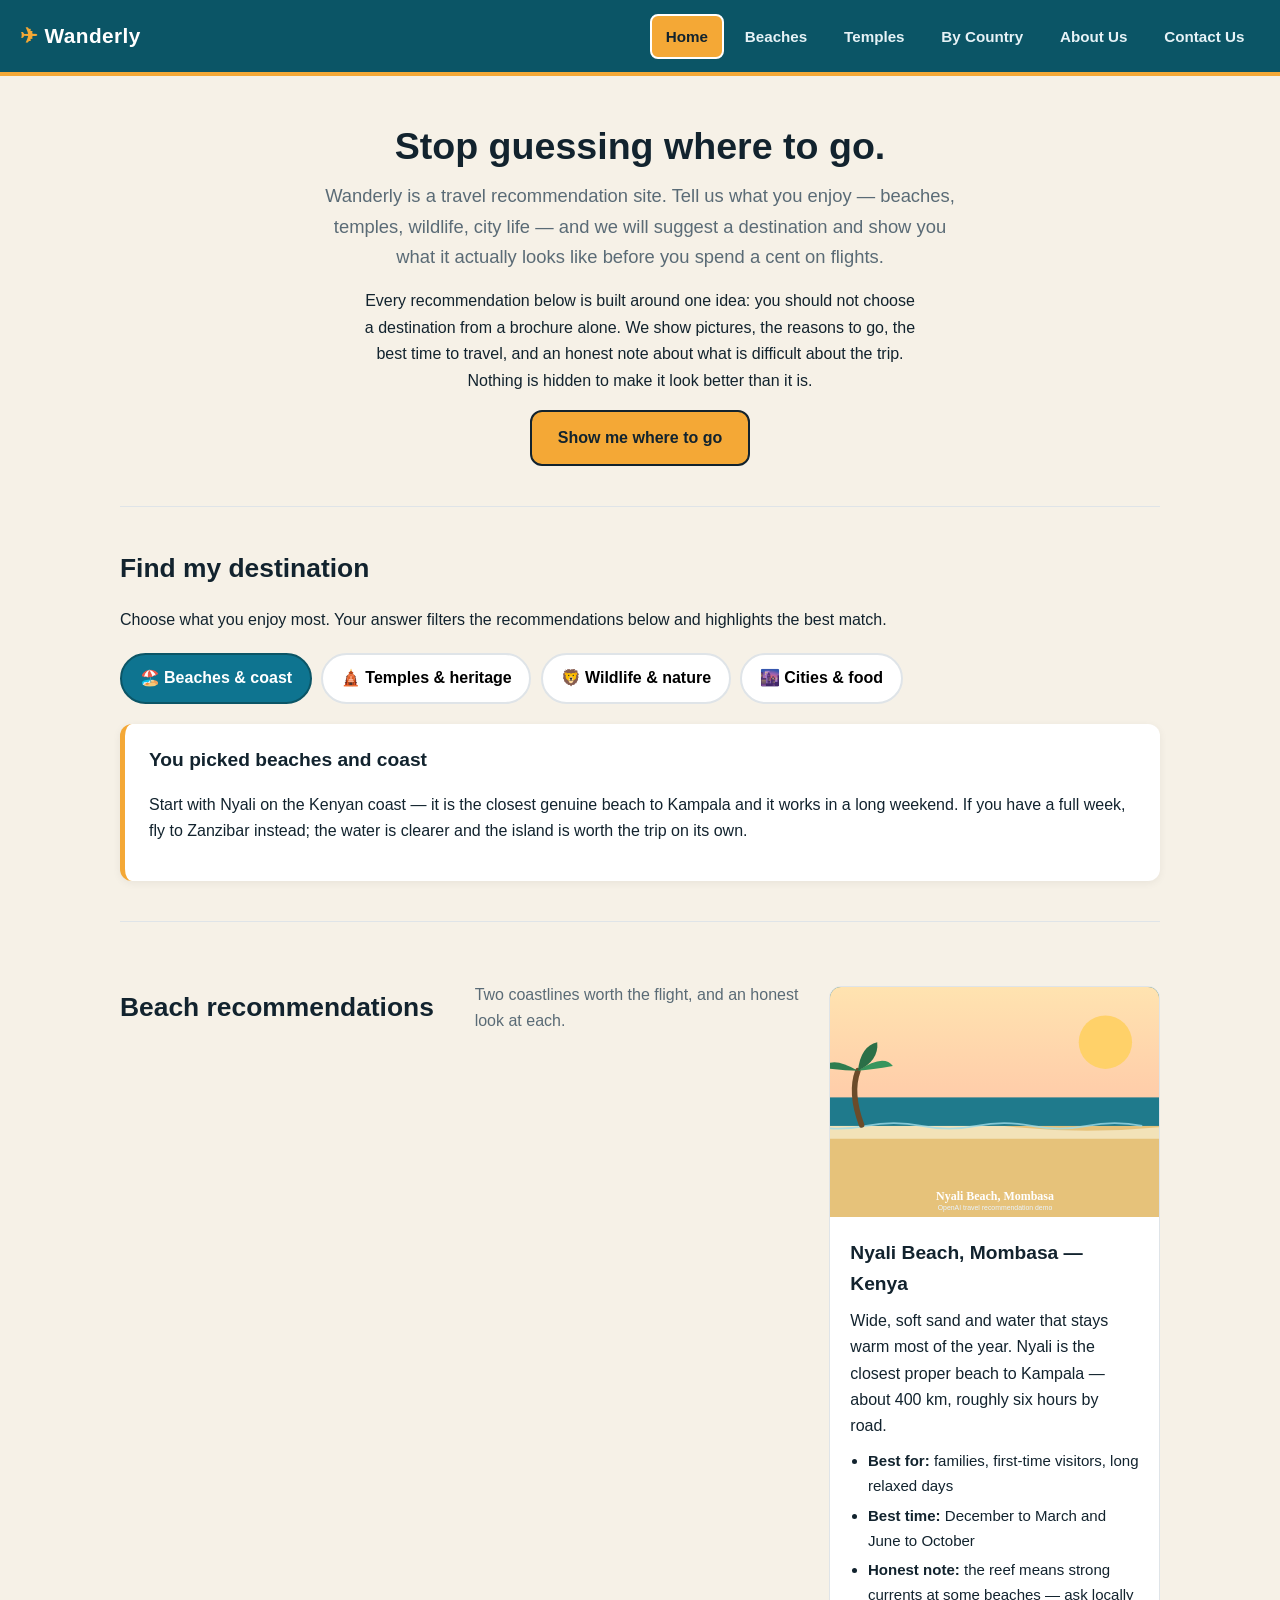
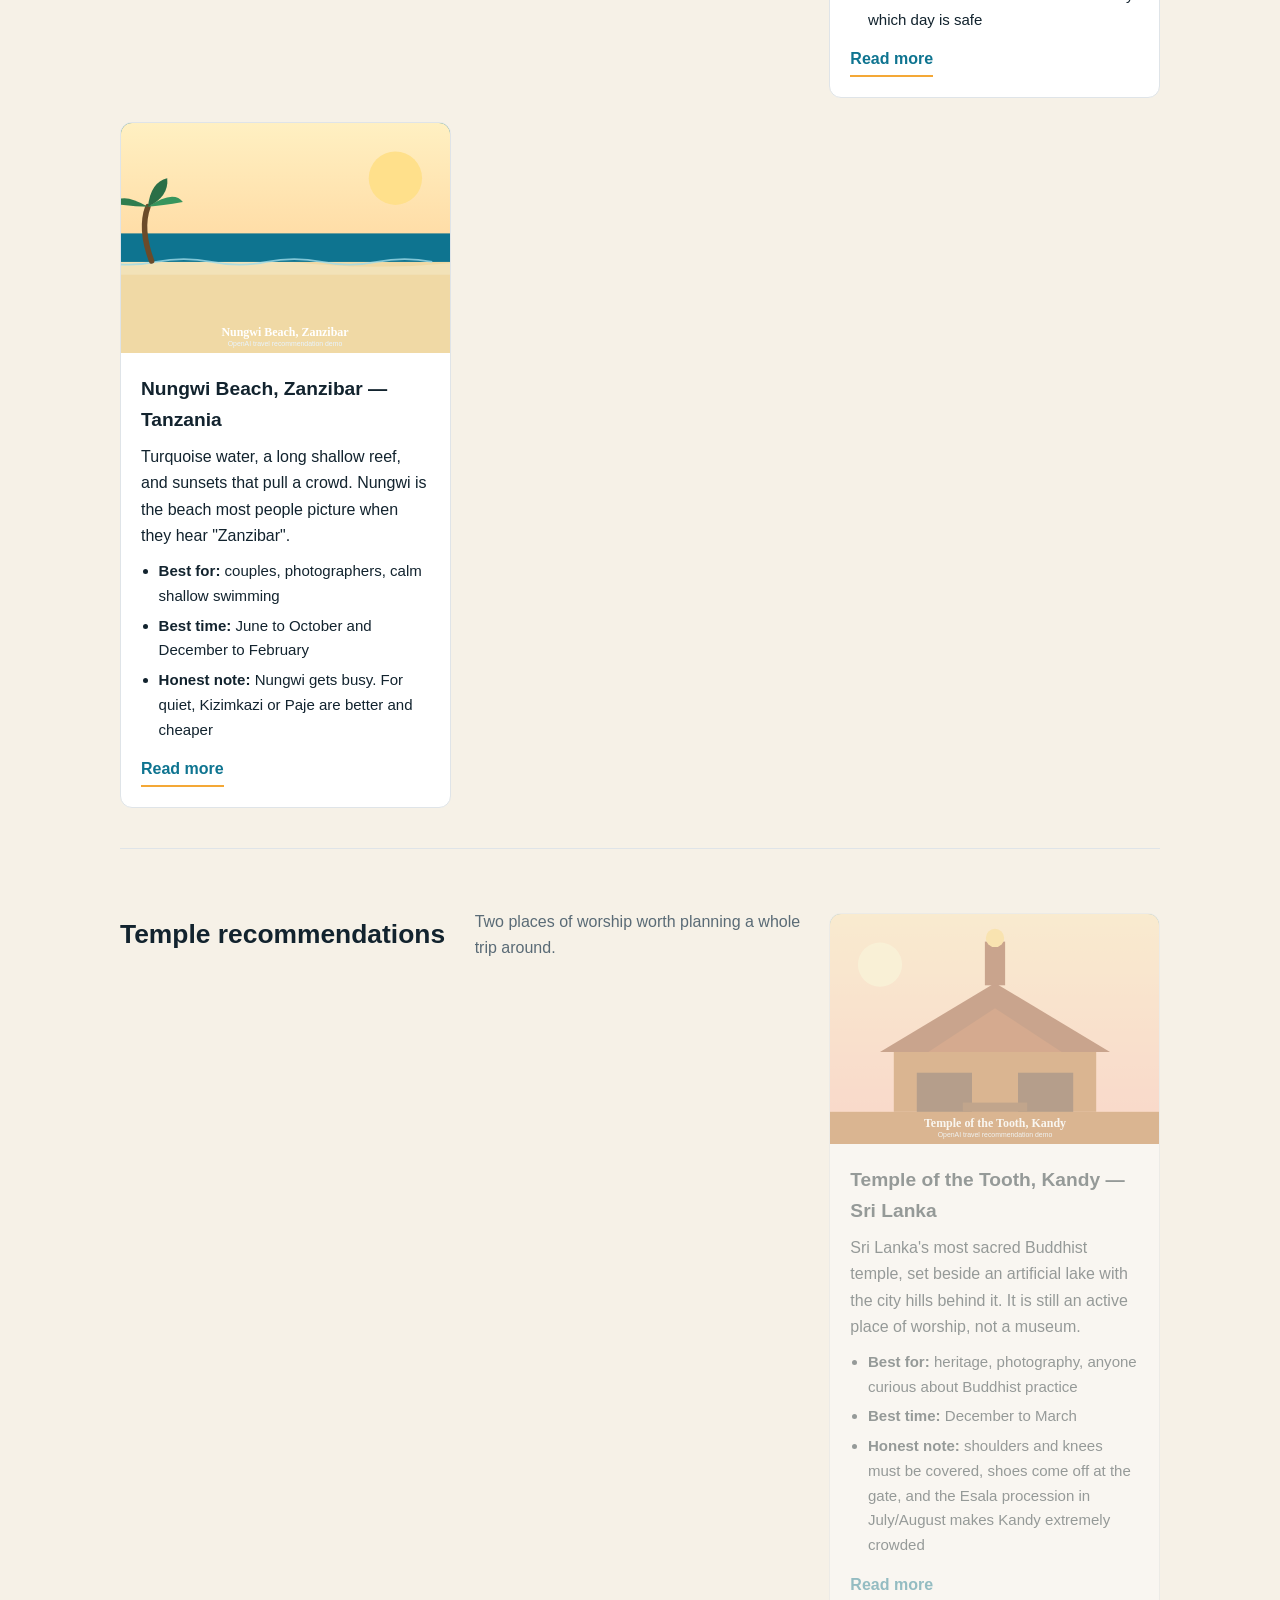
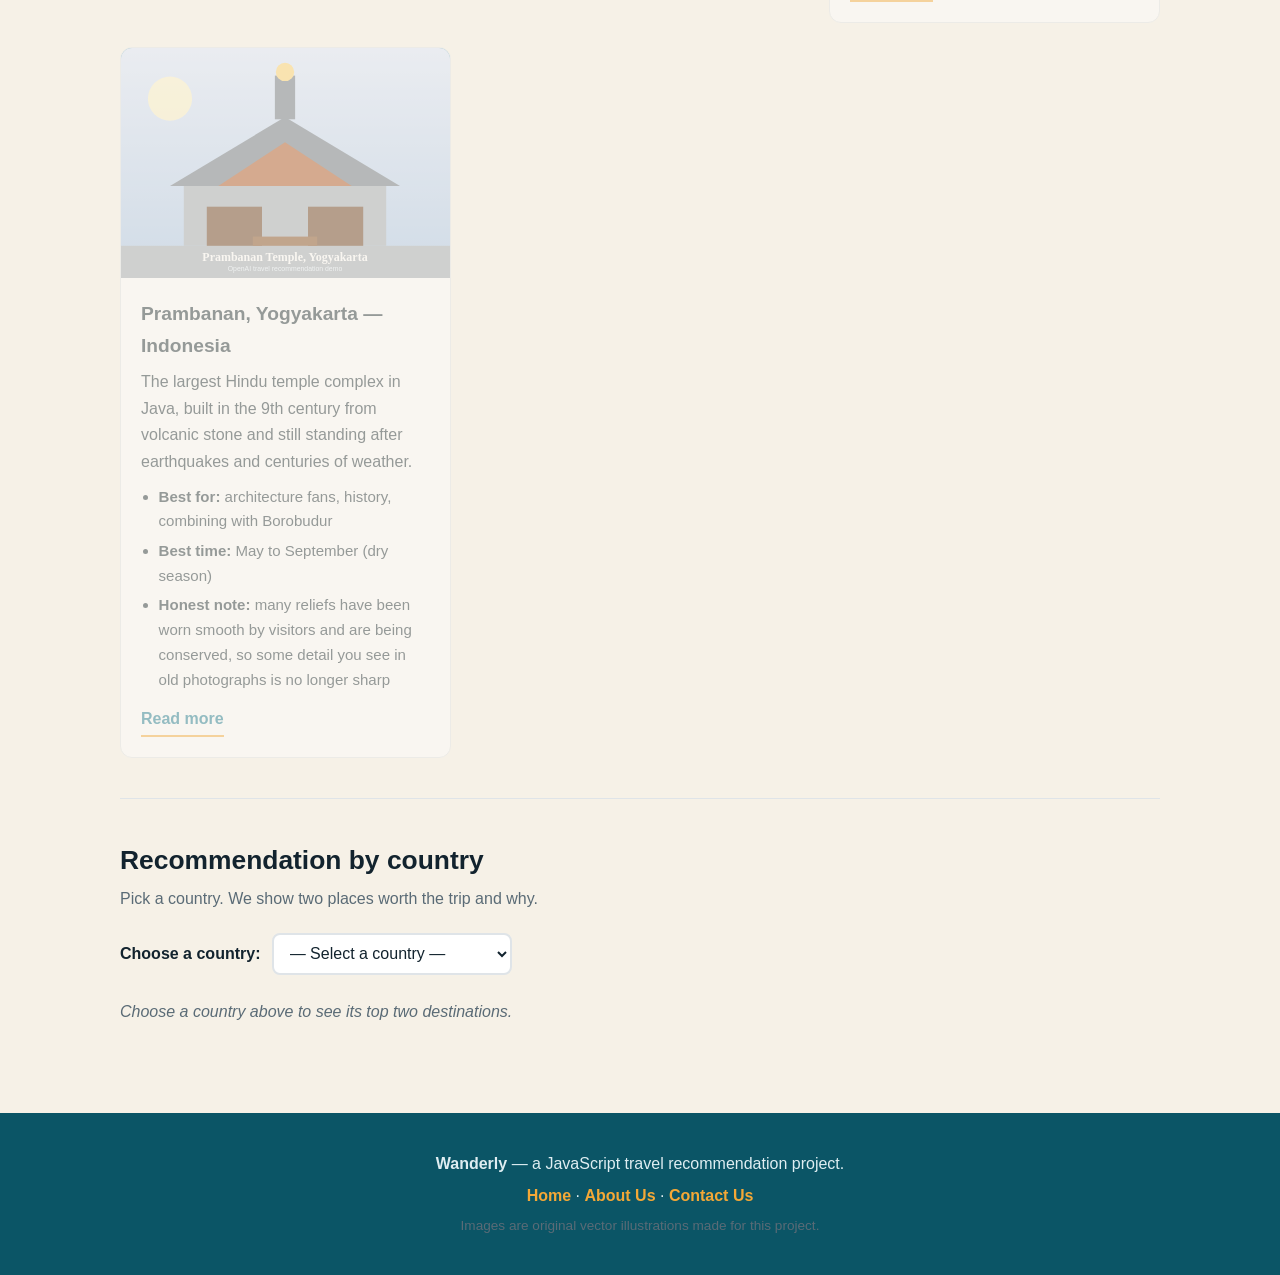
==== index.html @ af9bacb3 "Wanderly: JavaScript travel recommendation website A static travel recommendation site built with pl" ====
<!DOCTYPE html>
<html lang="en">
<head>
<meta charset="UTF-8">
<meta name="viewport" content="width=device-width, initial-scale=1.0">
<title>Wanderly — Find your next destination</title>
<meta name="description" content="Wanderly recommends beaches, temples and country escapes based on the preferences you choose.">
<link rel="stylesheet" href="css/styles.css">
</head>
<body>

<header>
  <nav class="navbar" aria-label="Main navigation">
    <a class="brand" href="index.html">
      <span class="brand-mark" aria-hidden="true">✈</span> Wanderly
    </a>

    <button class="nav-toggle" id="navToggle" aria-expanded="false" aria-controls="navLinks" aria-label="Toggle navigation menu">
      <span></span><span></span><span></span>
    </button>

    <ul class="nav-links" id="navLinks">
      <li><a href="index.html" data-page="home">Home</a></li>
      <li><a href="index.html#beaches" data-page="beaches">Beaches</a></li>
      <li><a href="index.html#temples" data-page="temples">Temples</a></li>
      <li><a href="index.html#by-country" data-page="country">By Country</a></li>
      <li><a href="about.html" data-page="about">About Us</a></li>
      <li><a href="contact.html" data-page="contact">Contact Us</a></li>
    </ul>
  </nav>
</header>

<main>

  <!-- INTRO -->
  <section class="intro" id="intro">
    <h1>Stop guessing where to go.</h1>
    <p class="lead">
      Wanderly is a travel recommendation site. Tell us what you enjoy — beaches,
      temples, wildlife, city life — and we will suggest a destination and show you
      what it actually looks like before you spend a cent on flights.
    </p>
    <p>
      Every recommendation below is built around one idea: you should not choose a
      destination from a brochure alone. We show pictures, the reasons to go, the
      best time to travel, and an honest note about what is difficult about the
      trip. Nothing is hidden to make it look better than it is.
    </p>
    <a class="btn" href="#finder">Show me where to go</a>
  </section>

  <!-- PREFERENCE FINDER -->
  <section class="finder" id="finder">
    <h2>Find my destination</h2>
    <p>Choose what you enjoy most. Your answer filters the recommendations below and highlights the best match.</p>

    <div class="choices" role="group" aria-label="Choose your travel preference">
      <button class="choice is-active" data-pref="beach">🏖️ Beaches &amp; coast</button>
      <button class="choice" data-pref="temple">🛕 Temples &amp; heritage</button>
      <button class="choice" data-pref="wildlife">🦁 Wildlife &amp; nature</button>
      <button class="choice" data-pref="city">🌆 Cities &amp; food</button>
    </div>

    <div class="finder-result" id="finderResult" aria-live="polite"></div>
  </section>

  <!-- BEACHES -->
  <section class="cards" id="beaches">
    <h2>Beach recommendations</h2>
    <p class="section-intro">Two coastlines worth the flight, and an honest look at each.</p>

    <article class="card" data-category="beach">
      <img src="images/nyali-beach.svg" alt="Illustration of Nyali Beach in Mombasa, with a sun over the sea and a palm tree">
      <div class="card-body">
        <h3>Nyali Beach, Mombasa — Kenya</h3>
        <p>Wide, soft sand and water that stays warm most of the year. Nyali is the
           closest proper beach to Kampala — about 400 km, roughly six hours by road.</p>
        <ul>
          <li><strong>Best for:</strong> families, first-time visitors, long relaxed days</li>
          <li><strong>Best time:</strong> December to March and June to October</li>
          <li><strong>Honest note:</strong> the reef means strong currents at some beaches — ask locally which day is safe</li>
        </ul>
        <button class="expand" type="button" data-more="Nyali has a marine park just offshore, so the snorkelling is the reason to come rather than the sand. Dhow trips run out at low tide, and the food is a serious reason not to skip lunch.">Read more</button>
        <p class="more" hidden>Nyali has a marine park just offshore, so the snorkelling is the reason to come rather than the sand. Dhow trips run out at low tide, and the food is a serious reason not to skip lunch.</p>
      </div>
    </article>

    <article class="card" data-category="beach">
      <img src="images/nungwi-beach.svg" alt="Illustration of Nungwi Beach in Zanzibar, with a sun over turquoise sea and a palm tree">
      <div class="card-body">
        <h3>Nungwi Beach, Zanzibar — Tanzania</h3>
        <p>Turquoise water, a long shallow reef, and sunsets that pull a crowd.
           Nungwi is the beach most people picture when they hear "Zanzibar".</p>
        <ul>
          <li><strong>Best for:</strong> couples, photographers, calm shallow swimming</li>
          <li><strong>Best time:</strong> June to October and December to February</li>
          <li><strong>Honest note:</strong> Nungwi gets busy. For quiet, Kizimkazi or Paje are better and cheaper</li>
        </ul>
        <button class="expand" type="button" data-more="Zanzibar is a short hop from the Kenyan coast, so many travellers combine the two trips. Stone Town is worth a full day — the old fort, the spice markets and the dhow builders' quarter are all free to walk.">Read more</button>
        <p class="more" hidden>Zanzibar is a short hop from the Kenyan coast, so many travellers combine the two trips. Stone Town is worth a full day — the old fort, the spice markets and the dhow builders' quarter are all free to walk.</p>
      </div>
    </article>
  </section>

  <!-- TEMPLES -->
  <section class="cards" id="temples">
    <h2>Temple recommendations</h2>
    <p class="section-intro">Two places of worship worth planning a whole trip around.</p>

    <article class="card" data-category="temple">
      <img src="images/kandy-tooth.svg" alt="Illustration of the Temple of the Tooth in Kandy, Sri Lanka, with tiered roofs and a golden finial">
      <div class="card-body">
        <h3>Temple of the Tooth, Kandy — Sri Lanka</h3>
        <p>Sri Lanka's most sacred Buddhist temple, set beside an artificial lake
           with the city hills behind it. It is still an active place of worship,
           not a museum.</p>
        <ul>
          <li><strong>Best for:</strong> heritage, photography, anyone curious about Buddhist practice</li>
          <li><strong>Best time:</strong> December to March</li>
          <li><strong>Honest note:</strong> shoulders and knees must be covered, shoes come off at the gate, and the Esala procession in July/August makes Kandy extremely crowded</li>
        </ul>
        <button class="expand" type="button" data-more="The Temple of the Tooth holds what Buddhists believe to be the Buddha's left canine tooth, and it is guarded without interruption. Go early in the morning: the rituals are most active then and the crowd is thinner.">Read more</button>
        <p class="more" hidden>The Temple of the Tooth holds what Buddhists believe to be the Buddha's left canine tooth, and it is guarded without interruption. Go early in the morning: the rituals are most active then and the crowd is thinner.</p>
      </div>
    </article>

    <article class="card" data-category="temple">
      <img src="images/prambanan.svg" alt="Illustration of Prambanan Temple in Yogyakarta, Indonesia, with carved stone towers">
      <div class="card-body">
        <h3>Prambanan, Yogyakarta — Indonesia</h3>
        <p>The largest Hindu temple complex in Java, built in the 9th century from
           volcanic stone and still standing after earthquakes and centuries of weather.</p>
        <ul>
          <li><strong>Best for:</strong> architecture fans, history, combining with Borobudur</li>
          <li><strong>Best time:</strong> May to September (dry season)</li>
          <li><strong>Honest note:</strong> many reliefs have been worn smooth by visitors and are being conserved, so some detail you see in old photographs is no longer sharp</li>
        </ul>
        <button class="expand" type="button" data-more="Prambanan sits about an hour from Yogyakarta and Borobudur, the world's largest Buddhist temple, is nearby. Buying a combined ticket for both is cheaper and lets you take your time across two days.">Read more</button>
        <p class="more" hidden>Prambanan sits about an hour from Yogyakarta and Borobudur, the world's largest Buddhist temple, is nearby. Buying a combined ticket for both is cheaper and lets you take your time across two days.</p>
      </div>
    </article>
  </section>

  <!-- BY COUNTRY -->
  <section class="bycountry" id="by-country">
    <h2>Recommendation by country</h2>
    <p class="section-intro">Pick a country. We show two places worth the trip and why.</p>

    <div class="select-row">
      <label for="countrySelect">Choose a country:</label>
      <select id="countrySelect">
        <option value="">— Select a country —</option>
        <option value="uganda">Uganda</option>
        <option value="kenya">Kenya</option>
        <option value="tanzania">Tanzania</option>
        <option value="rwanda">Rwanda</option>
        <option value="srilanka">Sri Lanka</option>
        <option value="indonesia">Indonesia</option>
      </select>
    </div>

    <div class="country-result" id="countryResult" aria-live="polite">
      <p class="placeholder">Choose a country above to see its top two destinations.</p>
    </div>
  </section>

</main>

<footer>
  <p><strong>Wanderly</strong> — a JavaScript travel recommendation project.</p>
  <p>
    <a href="index.html">Home</a> ·
    <a href="about.html">About Us</a> ·
    <a href="contact.html">Contact Us</a>
  </p>
  <p class="small">Images are original vector illustrations made for this project.</p>
</footer>

<script src="js/main.js"></script>
</body>
</html>
---- css/styles.css ----
/* ==========================================================
   Wanderly — stylesheet
   Plain CSS3, no framework. Mobile-first, responsive to 900px.
   ========================================================== */

:root{
  --sea:#0e7490;
  --sea-dark:#0b5566;
  --sand:#f6f1e7;
  --sun:#f4a836;
  --ink:#12232e;
  --muted:#5a6b76;
  --line:#dfe4e8;
  --card:#ffffff;
  --ok:#1f7a4d;
  --bad:#b3261e;
  --radius:12px;
  --max:1080px;
}

*{ box-sizing:border-box; }

html{ scroll-behavior:smooth; }

body{
  margin:0;
  font-family:"Segoe UI",Roboto,Helvetica,Arial,sans-serif;
  color:var(--ink);
  background:var(--sand);
  line-height:1.65;
}

img{ max-width:100%; display:block; }

/* ---------------- Navigation bar ---------------- */

.navbar{
  display:flex;
  align-items:center;
  justify-content:space-between;
  gap:1rem;
  flex-wrap:wrap;
  padding:0.85rem 1.25rem;
  background:var(--sea-dark);
  border-bottom:4px solid var(--sun);
  position:sticky;
  top:0;
  z-index:100;
}

.brand{
  color:#fff;
  font-size:1.3rem;
  font-weight:700;
  text-decoration:none;
  letter-spacing:.4px;
}
.brand-mark{ color:var(--sun); }

.nav-links{
  list-style:none;
  display:flex;
  flex-wrap:wrap;
  gap:.35rem;
  margin:0;
  padding:0;
}

.nav-links a{
  display:block;
  color:#e6f2f6;
  text-decoration:none;
  padding:.5rem .85rem;
  border-radius:8px;
  font-weight:600;
  font-size:.95rem;
  border:2px solid transparent;
  transition:background .18s, color .18s, border-color .18s;
}

.nav-links a:hover,
.nav-links a:focus-visible{
  background:rgba(255,255,255,.12);
  color:#fff;
}

.nav-links a.active{
  background:var(--sun);
  color:var(--ink);
  border-color:#fff;
}

/* hamburger — hidden on desktop */
.nav-toggle{
  display:none;
  flex-direction:column;
  gap:5px;
  background:none;
  border:0;
  cursor:pointer;
  padding:.5rem;
}
.nav-toggle span{
  width:26px; height:3px;
  background:#fff;
  border-radius:2px;
  transition:transform .2s, opacity .2s;
}
.nav-toggle[aria-expanded="true"] span:nth-child(1){ transform:translateY(8px) rotate(45deg); }
.nav-toggle[aria-expanded="true"] span:nth-child(2){ opacity:0; }
.nav-toggle[aria-expanded="true"] span:nth-child(3){ transform:translateY(-8px) rotate(-45deg); }

@media (max-width:820px){
  .nav-toggle{ display:flex; }
  .nav-links{
    display:none;
    width:100%;
    flex-direction:column;
    background:var(--sea-dark);
    padding:.5rem 0 .75rem;
  }
  .nav-links.open{ display:flex; }
  .nav-links a{ padding:.7rem 1.25rem; border-radius:0; border-left:4px solid transparent; }
  .nav-links a.active{ border-left-color:var(--sun); }
}

/* ---------------- Layout ---------------- */

main{ max-width:var(--max); margin:0 auto; padding:0 1.25rem; }

section{ padding:2.5rem 0; border-bottom:1px solid var(--line); }
section:last-of-type{ border-bottom:0; }

h1{ font-size:2.35rem; line-height:1.2; margin:0 0 .75rem; }
h2{ font-size:1.65rem; margin:0 0 .5rem; }
h3{ font-size:1.2rem; margin:0 0 .5rem; }

.lead{ font-size:1.15rem; color:var(--muted); }

.section-intro{ color:var(--muted); margin-top:-.25rem; }

/* ---------------- Intro ---------------- */

.intro{ padding-top:3rem; text-align:center; }
.intro p{ max-width:62ch; margin:0 auto 1rem; }

.btn{
  display:inline-block;
  background:var(--sun);
  color:var(--ink);
  font-weight:700;
  text-decoration:none;
  padding:.8rem 1.6rem;
  border-radius:var(--radius);
  border:2px solid var(--ink);
  cursor:pointer;
  font-size:1rem;
  transition:transform .15s, box-shadow .15s;
}
.btn:hover{ transform:translateY(-2px); box-shadow:0 4px 12px rgba(0,0,0,.2); }
.btn-ghost{ background:transparent; }

/* ---------------- Preference finder ---------------- */

.choices{ display:flex; flex-wrap:wrap; gap:.6rem; margin:1.25rem 0; }

.choice{
  font:inherit;
  font-weight:600;
  padding:.65rem 1.1rem;
  border-radius:999px;
  border:2px solid var(--line);
  background:var(--card);
  cursor:pointer;
  transition:all .18s;
}
.choice:hover{ border-color:var(--sea); }
.choice.is-active{ background:var(--sea); color:#fff; border-color:var(--sea-dark); }

.finder-result{
  background:var(--card);
  border-left:5px solid var(--sun);
  border-radius:var(--radius);
  padding:1.25rem 1.5rem;
  box-shadow:0 2px 8px rgba(0,0,0,.06);
}
.finder-result h3{ margin-bottom:.35rem; }
.finder-result .meta{ color:var(--muted); font-size:.92rem; }

/* ---------------- Cards ---------------- */

.cards{ display:grid; grid-template-columns:repeat(auto-fit,minmax(320px,1fr)); gap:1.5rem; margin-top:1.5rem; }

.card{
  background:var(--card);
  border-radius:var(--radius);
  overflow:hidden;
  border:1px solid var(--line);
  display:flex;
  flex-direction:column;
  transition:transform .18s, box-shadow .18s, opacity .25s;
}
.card:hover{ transform:translateY(-4px); box-shadow:0 8px 22px rgba(0,0,0,.12); }

/* dimmed when it does not match the chosen preference */
.card.dimmed{ opacity:.42; }

.card img{ width:100%; height:230px; object-fit:cover; background:var(--sea); }

.card-body{ padding:1.25rem; }
.card-body p{ margin:.5rem 0; }
.card-body ul{ padding-left:1.1rem; margin:.6rem 0; }
.card-body li{ margin-bottom:.3rem; font-size:.94rem; }

.expand{
  font:inherit;
  font-weight:700;
  color:var(--sea);
  background:none;
  border:0;
  border-bottom:2px solid var(--sun);
  padding:0 0 2px;
  cursor:pointer;
  margin-top:.25rem;
}
.more{
  background:#f2f8fa;
  border-left:4px solid var(--sea);
  padding:.8rem 1rem;
  border-radius:0 8px 8px 0;
  font-size:.94rem;
}

/* ---------------- Country selector ---------------- */

.select-row{
  display:flex;
  flex-wrap:wrap;
  align-items:center;
  gap:.75rem;
  margin:1.25rem 0;
}
.select-row label{ font-weight:600; }

select, input, textarea{
  font:inherit;
  padding:.6rem .7rem;
  border:2px solid var(--line);
  border-radius:8px;
  background:#fff;
  color:var(--ink);
  width:100%;
}
select{ width:auto; min-width:240px; cursor:pointer; }
select:focus, input:focus, textarea:focus{ outline:3px solid #ffd98a; outline-offset:1px; border-color:var(--sea); }

.country-result{ margin-top:1.5rem; }
.placeholder{ color:var(--muted); font-style:italic; }

.country-grid{ display:grid; grid-template-columns:repeat(auto-fit,minmax(300px,1fr)); gap:1.5rem; }
.country-grid .card img{ height:210px; }

/* ---------------- About / prose ---------------- */

.page-head{ text-align:center; }
.page-head p{ max-width:62ch; margin:0 auto; color:var(--muted); }

.prose{ max-width:78ch; }
.prose h2{ margin-top:2rem; }

.about-grid{ display:grid; grid-template-columns:minmax(0,1fr) minmax(0,1.3fr); gap:1.5rem; align-items:center; }
.about-grid img{ border-radius:var(--radius); width:100%; }
@media (max-width:700px){ .about-grid{ grid-template-columns:1fr; } }

.criteria, .steps{ padding-left:1.3rem; }
.criteria li, .steps li{ margin-bottom:.6rem; }

.tech-table{ width:100%; border-collapse:collapse; margin:1rem 0; background:var(--card); }
.tech-table th, .tech-table td{
  border:1px solid var(--line);
  padding:.65rem .8rem;
  text-align:left;
  vertical-align:top;
}
.tech-table th{ background:#e8f2f5; width:8.5rem; }

/* ---------------- Contact ---------------- */

.contact-wrap{ display:grid; grid-template-columns:minmax(0,1.5fr) minmax(0,1fr); gap:2rem; align-items:start; }
@media (max-width:820px){ .contact-wrap{ grid-template-columns:1fr; } }

.field{ margin-bottom:1.1rem; }
.field label{ display:block; font-weight:600; margin-bottom:.3rem; }

.error{ display:block; color:var(--bad); font-size:.86rem; font-weight:600; min-height:1.1rem; }

input.invalid, textarea.invalid, select.invalid{ border-color:var(--bad); background:#fff6f5; }

.form-status{
  font-weight:700;
  padding:.75rem 1rem;
  border-radius:8px;
  margin-bottom:1rem;
  display:none;
}
.form-status.show{ display:block; }
.form-status.ok{ background:#e7f6ed; color:var(--ok); border:1px solid var(--ok); }
.form-status.bad{ background:#fdecea; color:var(--bad); border:1px solid var(--bad); }

.contact-side{
  background:var(--card);
  border:1px solid var(--line);
  border-radius:var(--radius);
  padding:1.5rem;
}
.contact-side h2{ font-size:1.25rem; margin-top:0; }
.contact-side ul{ padding-left:1.1rem; }
.contact-side a{ color:var(--sea); }

.form-note{ color:var(--muted); font-size:.9rem; }
.small{ color:var(--muted); font-size:.85rem; }

/* ---------------- Footer ---------------- */

footer{
  background:var(--sea-dark);
  color:#dfeef2;
  text-align:center;
  padding:2rem 1.25rem;
  margin-top:2rem;
}
footer a{ color:var(--sun); text-decoration:none; font-weight:600; }
footer a:hover{ text-decoration:underline; }
footer p{ margin:.35rem 0; }
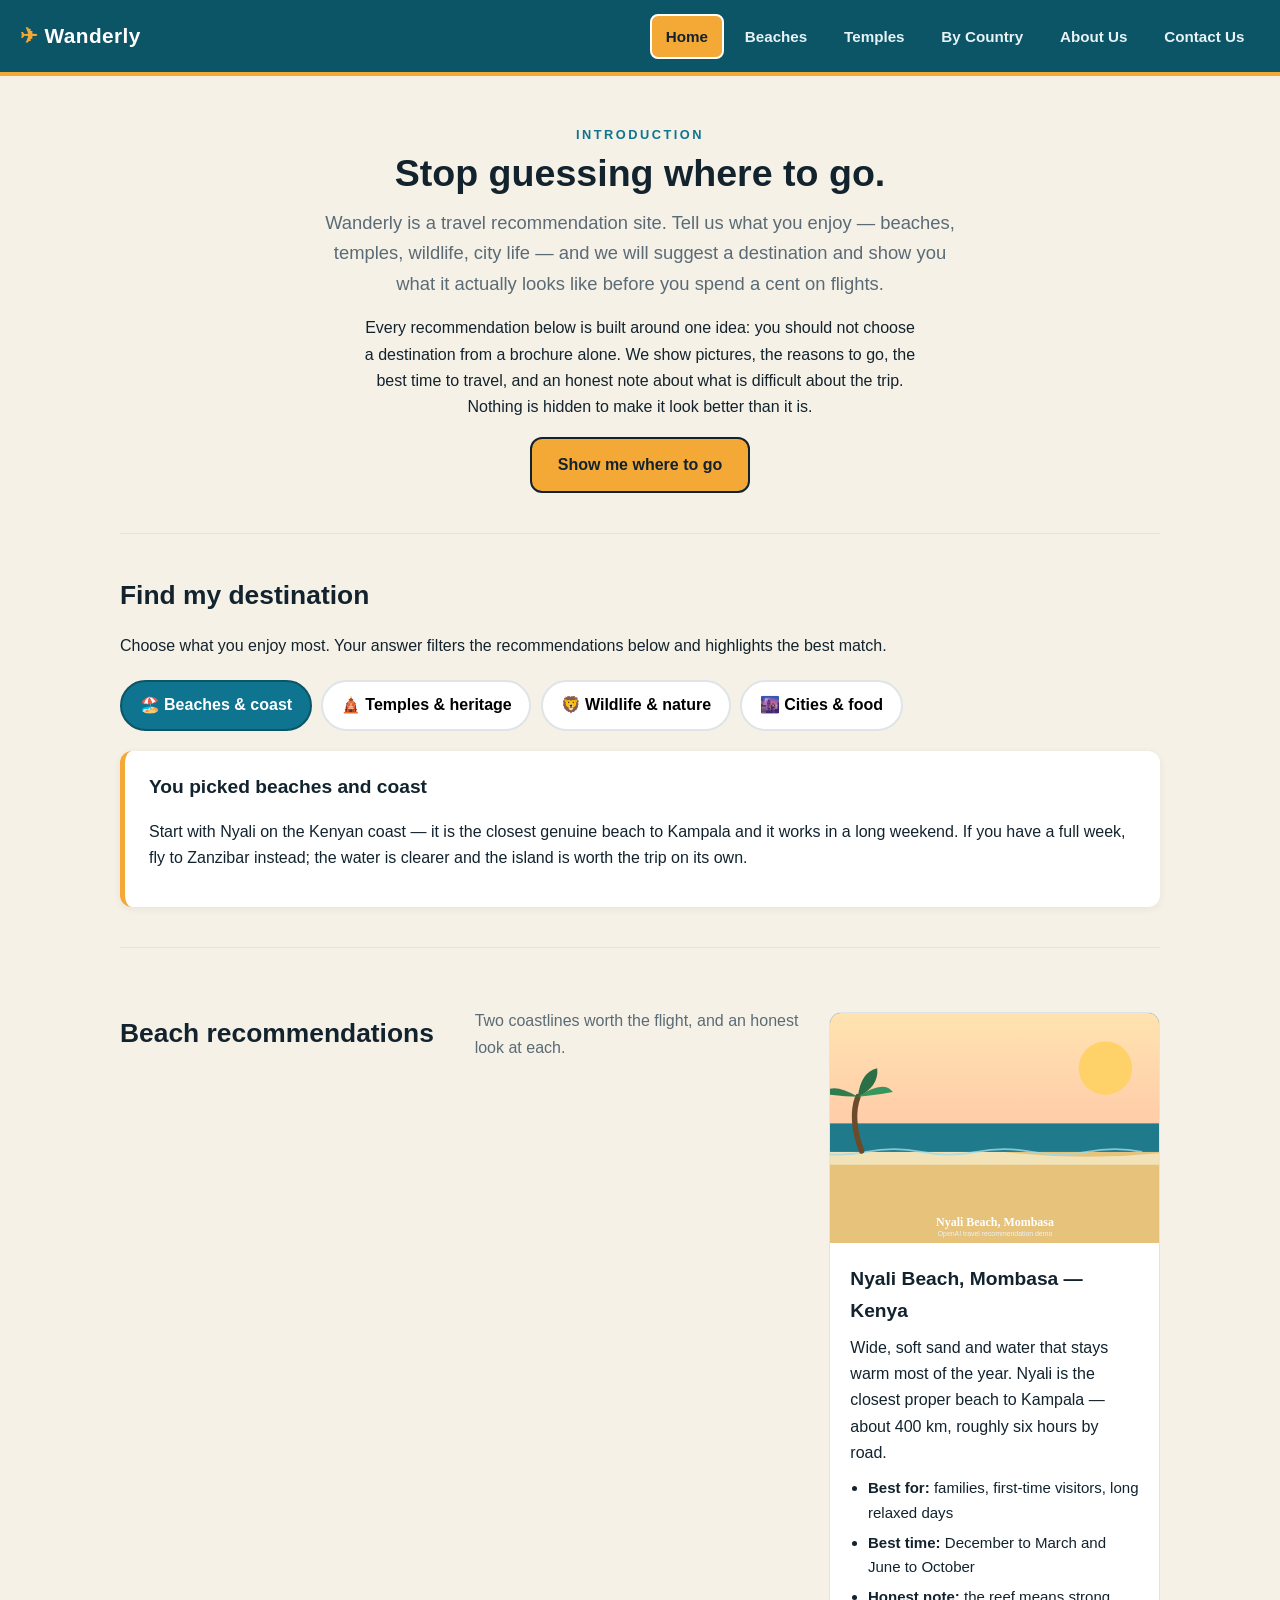
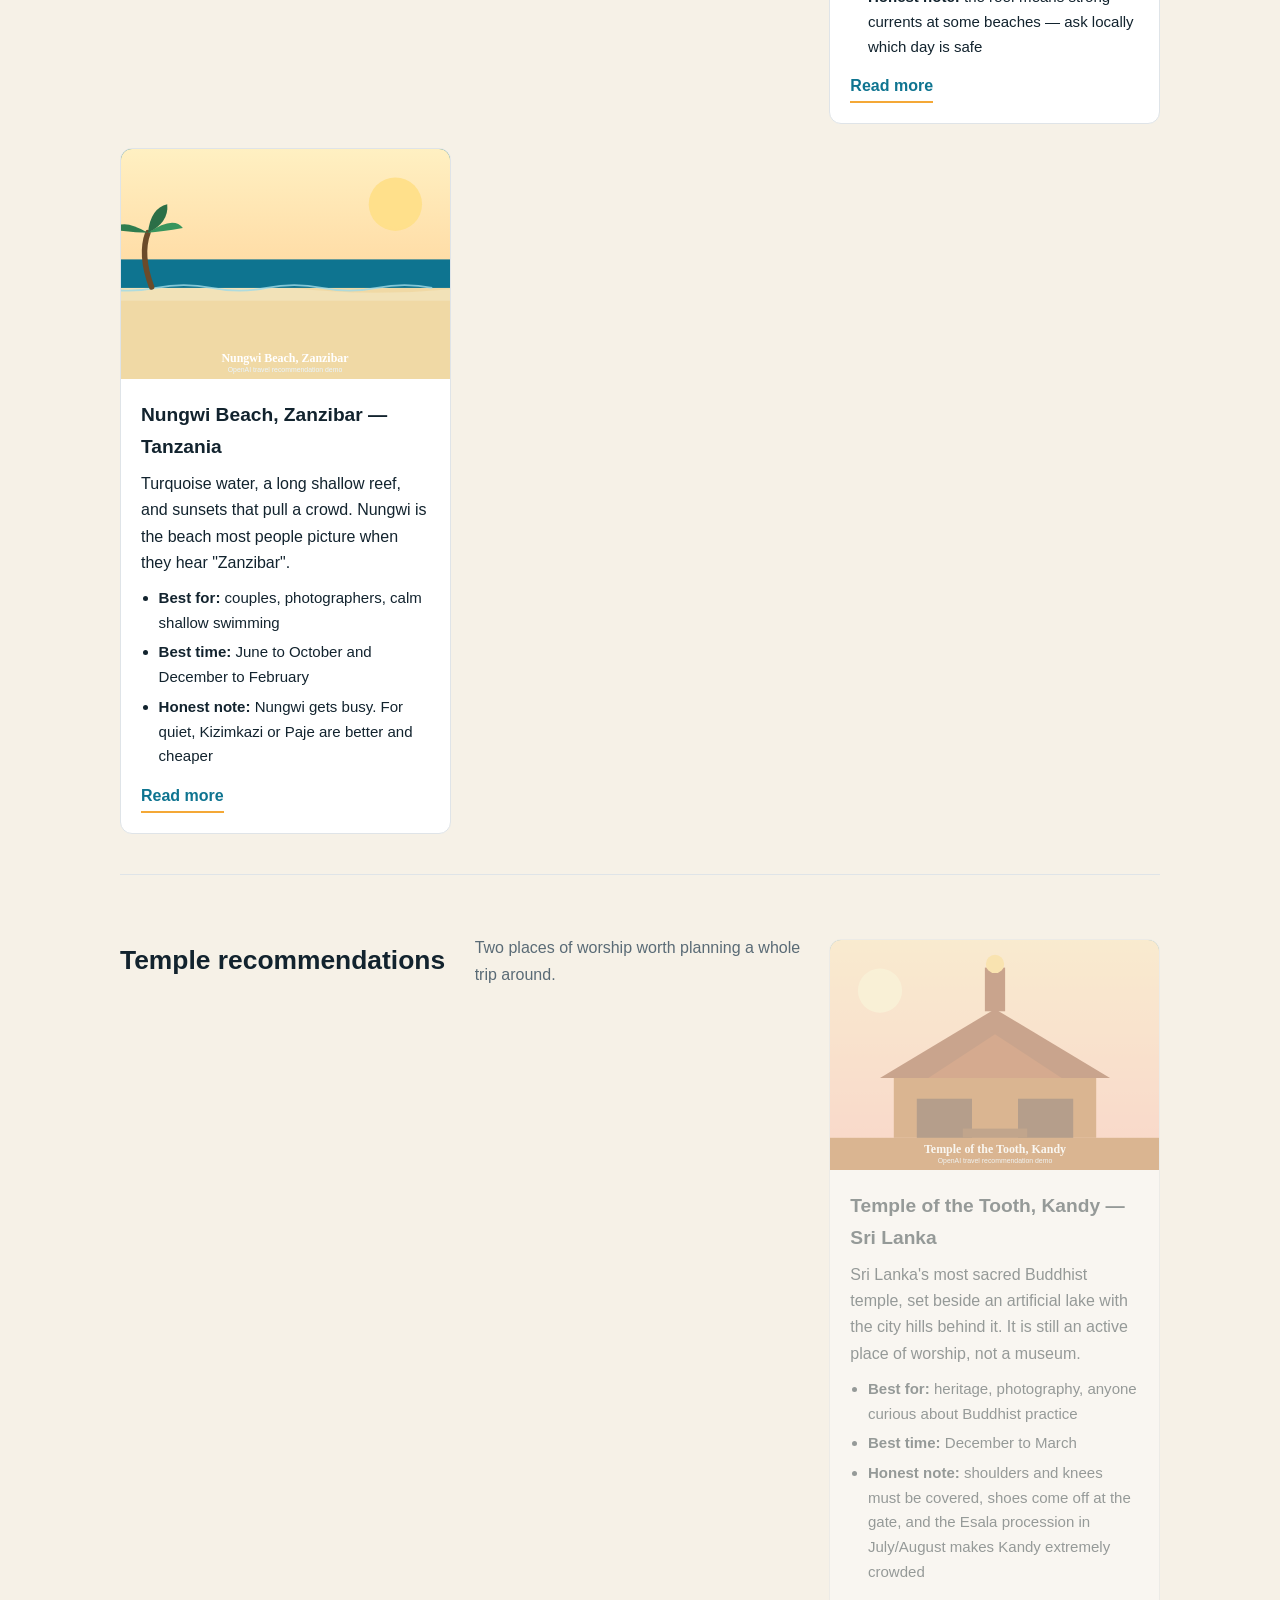
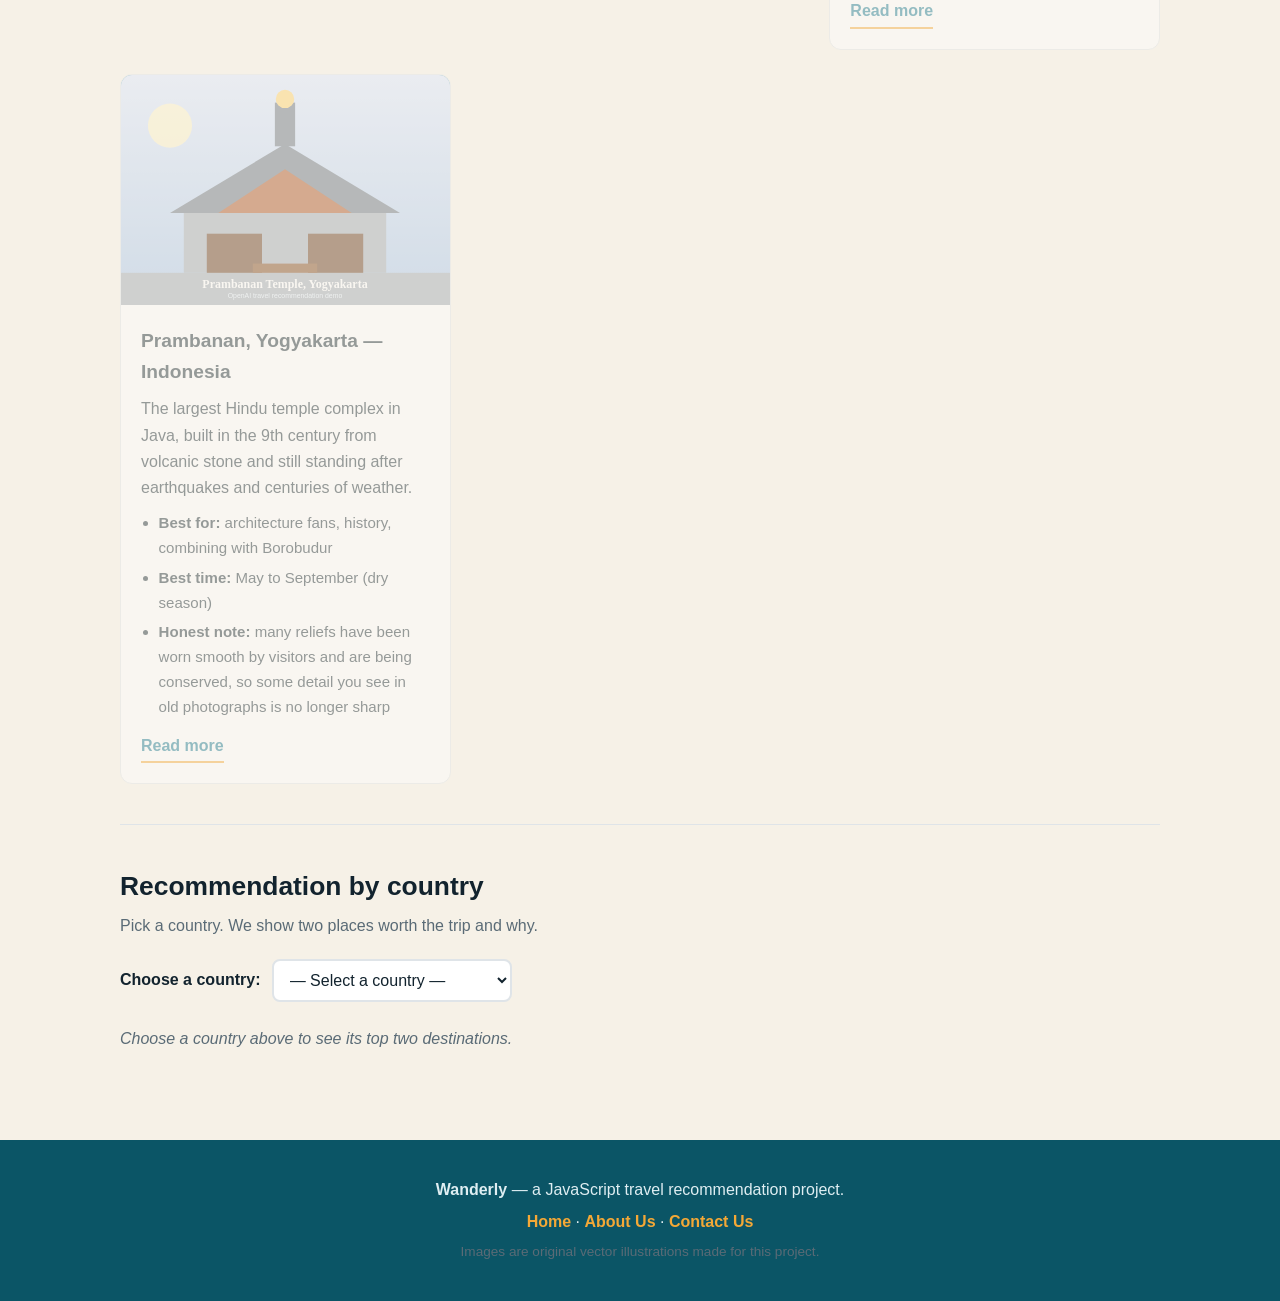
==== commit d162c559: "Harden the two rubric items a grader scans for wording The home introduction now carries a literal '" ====
--- a/index.html
+++ b/index.html
@@ -34,6 +34,7 @@
 
   <!-- INTRO -->
   <section class="intro" id="intro">
+    <p class="eyebrow">Introduction</p>
     <h1>Stop guessing where to go.</h1>
     <p class="lead">
       Wanderly is a travel recommendation site. Tell us what you enjoy — beaches,
--- a/css/styles.css
+++ b/css/styles.css
@@ -144,6 +144,35 @@
 .intro{ padding-top:3rem; text-align:center; }
 .intro p{ max-width:62ch; margin:0 auto 1rem; }
 
+.eyebrow{
+  text-transform:uppercase;
+  letter-spacing:2.5px;
+  font-weight:700;
+  font-size:.8rem;
+  color:var(--sea);
+  margin:0 auto .35rem !important;
+}
+
+/* ---------------- Team ---------------- */
+
+.team-grid{ display:grid; grid-template-columns:repeat(auto-fit,minmax(240px,1fr)); gap:1.5rem; margin:1.25rem 0; }
+.member{
+  background:var(--card);
+  border:1px solid var(--line);
+  border-radius:var(--radius);
+  padding:1.25rem;
+  text-align:center;
+}
+.member img{
+  width:120px; height:120px;
+  margin:0 auto .75rem;
+  border-radius:50%;
+  object-fit:cover;
+}
+.member h3{ margin-bottom:.15rem; }
+.member .role{ color:var(--sea); font-weight:600; font-size:.9rem; margin:.15rem 0 .5rem; }
+.member p{ font-size:.93rem; }
+
 .btn{
   display:inline-block;
   background:var(--sun);
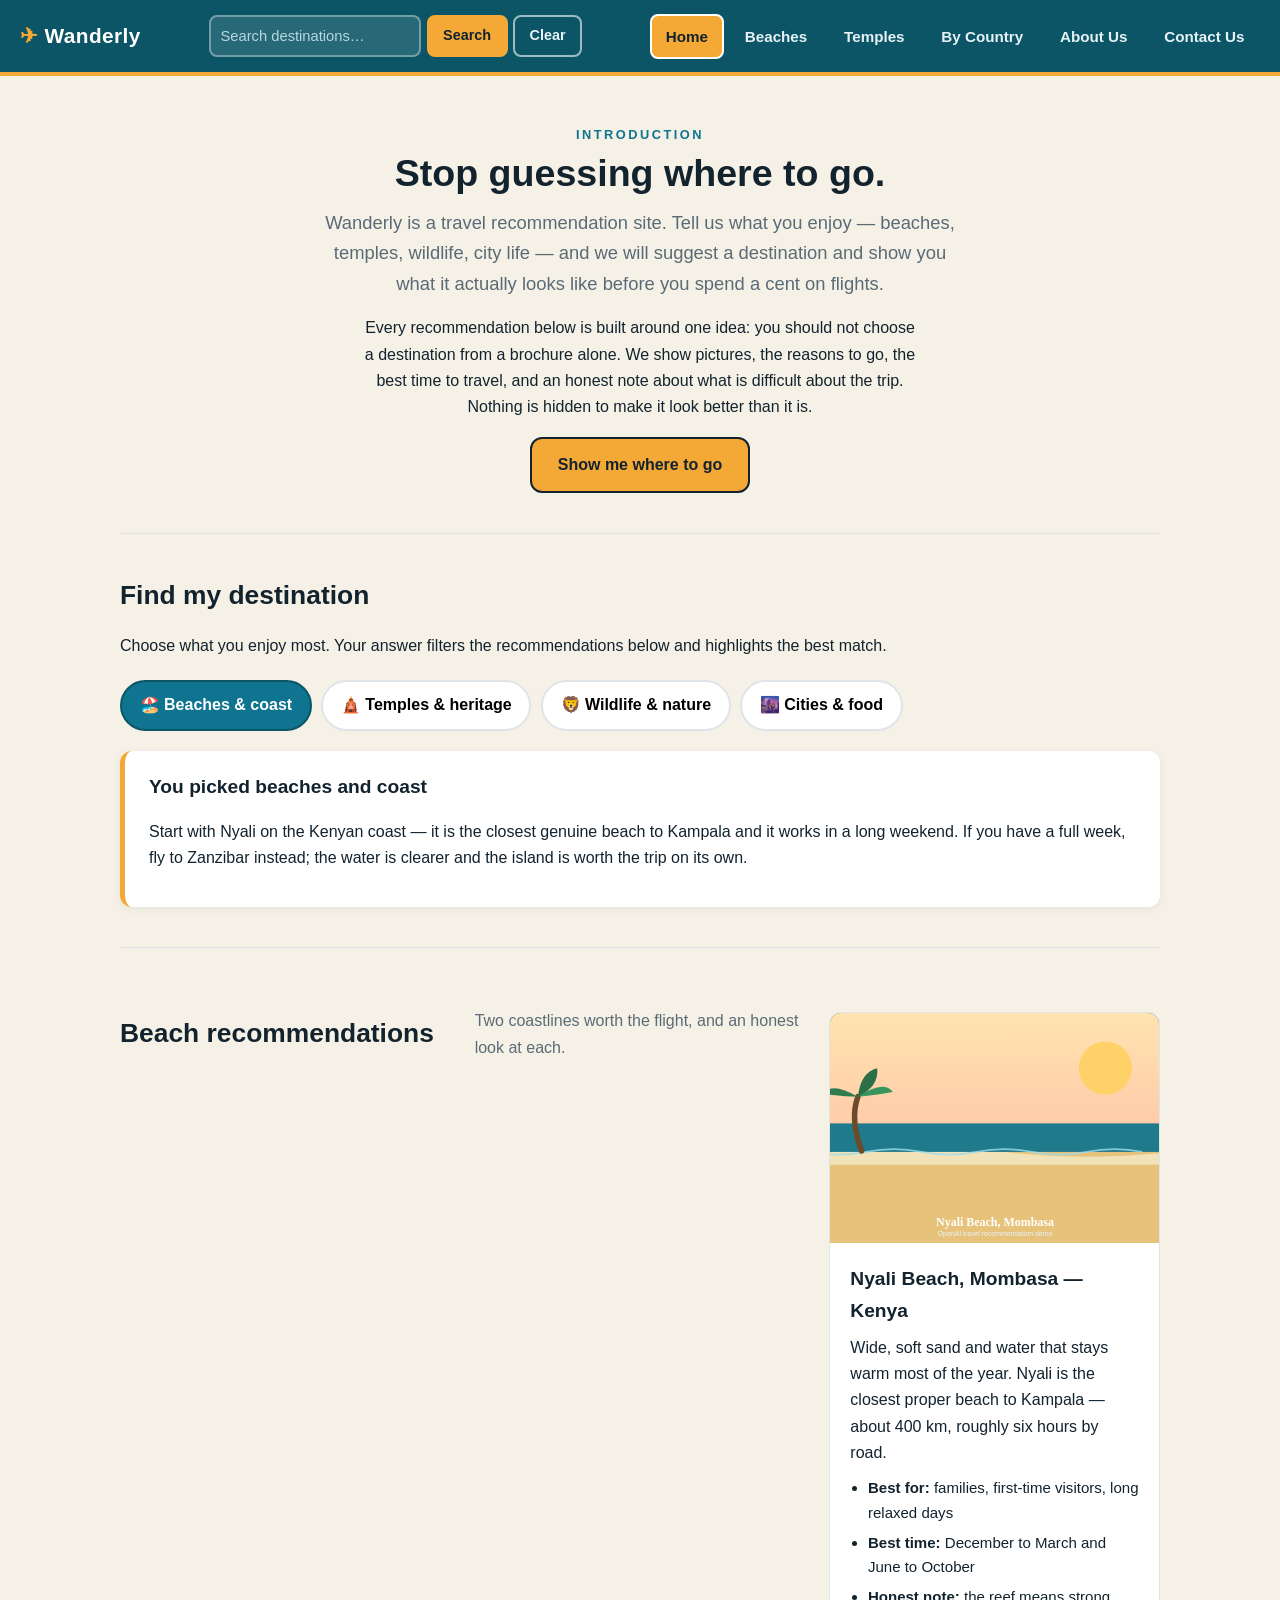
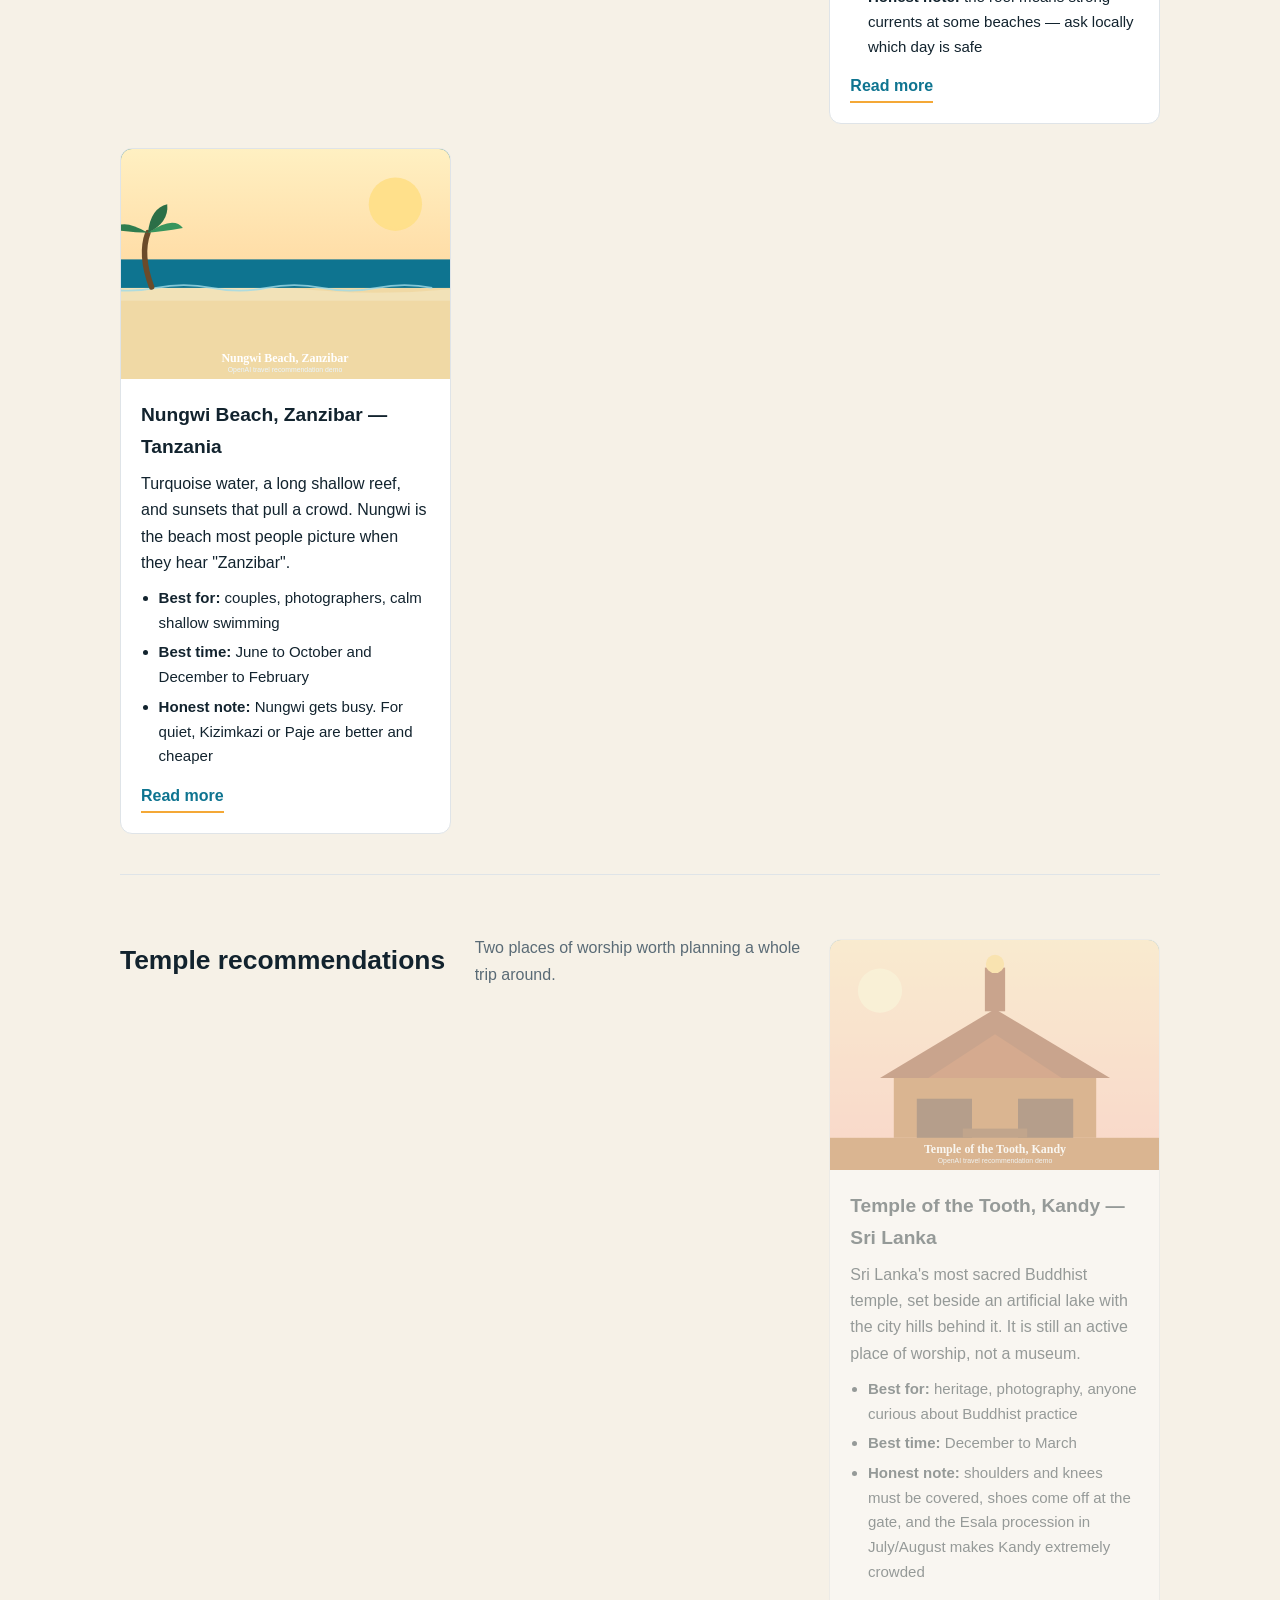
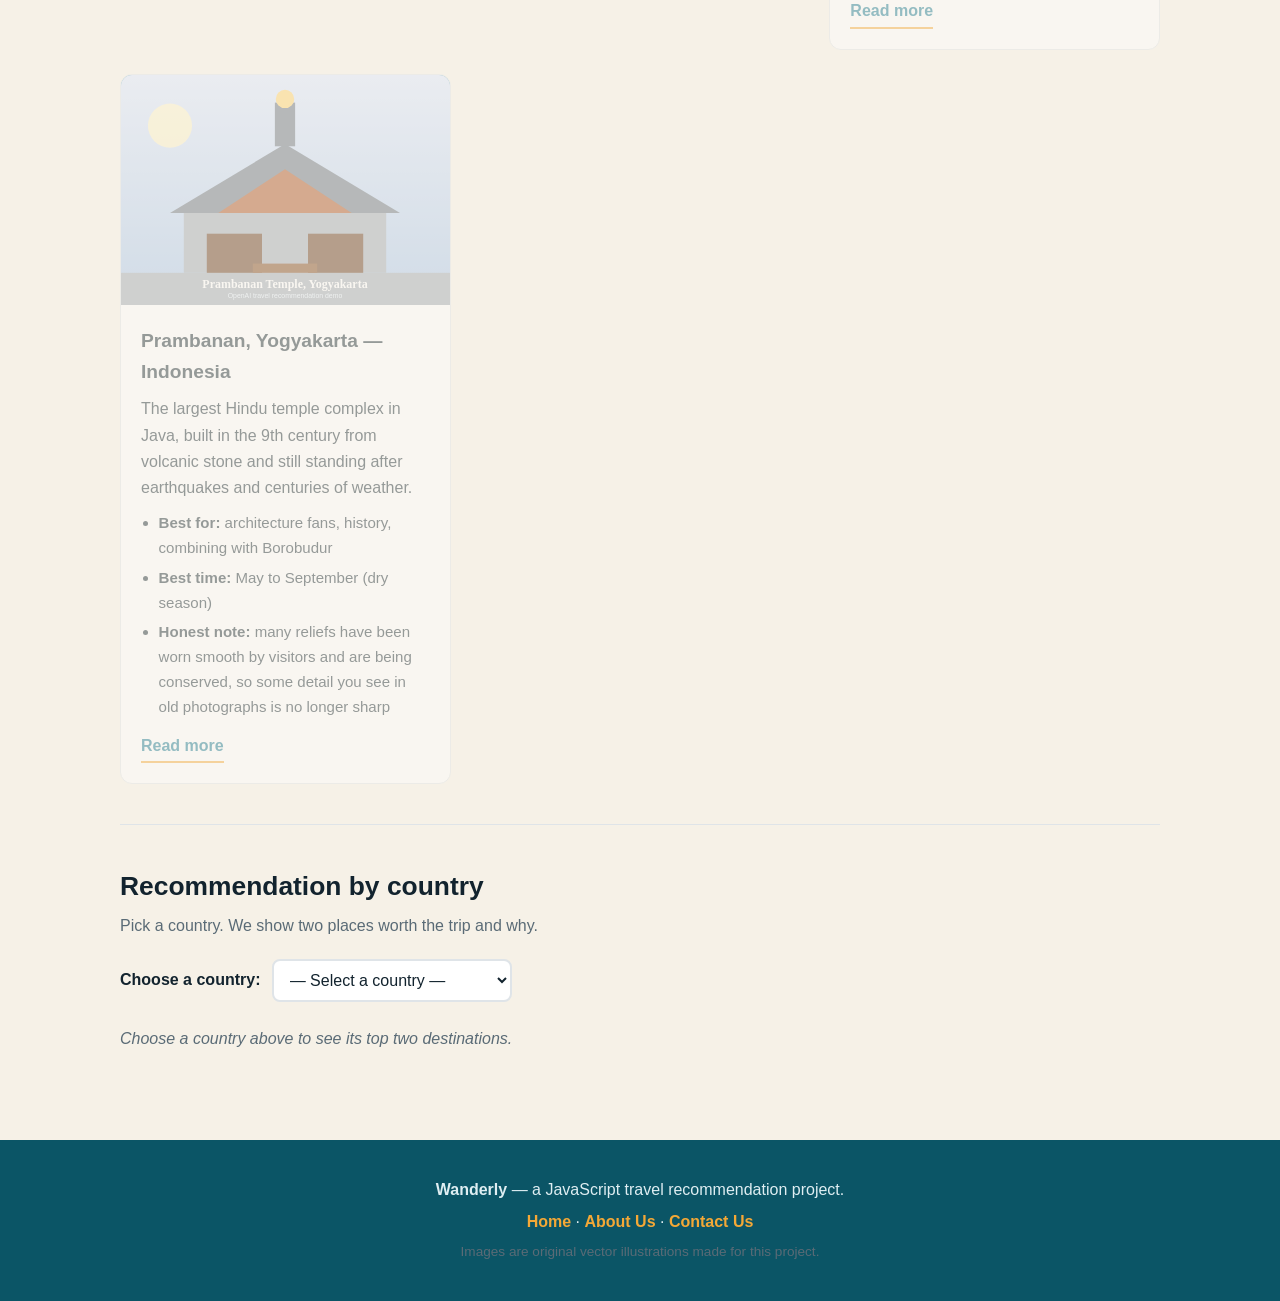
==== commit 1a6eb984: "Add a search bar with Search and Clear to the navigation bar The assignment's navigation bar needs s" ====
--- a/index.html
+++ b/index.html
@@ -18,6 +18,13 @@
     <button class="nav-toggle" id="navToggle" aria-expanded="false" aria-controls="navLinks" aria-label="Toggle navigation menu">
       <span></span><span></span><span></span>
     </button>
+
+    <form class="nav-search" id="navSearch" role="search" aria-label="Search destinations">
+      <label class="visually-hidden" for="siteSearch">Search destinations</label>
+      <input type="search" id="siteSearch" name="q" placeholder="Search destinations&hellip;" autocomplete="off">
+      <button type="submit" class="nav-btn" id="searchBtn">Search</button>
+      <button type="button" class="nav-btn nav-btn-ghost" id="clearSearch">Clear</button>
+    </form>
 
     <ul class="nav-links" id="navLinks">
       <li><a href="index.html" data-page="home">Home</a></li>
--- a/css/styles.css
+++ b/css/styles.css
@@ -124,6 +124,73 @@
   .nav-links a.active{ border-left-color:var(--sun); }
 }
 
+/* ---------------- Navbar search (Search / Clear) ---------------- */
+
+.nav-search{
+  display:flex;
+  gap:.35rem;
+  align-items:center;
+  flex-wrap:wrap;
+}
+
+.nav-search input{
+  width:auto;
+  min-width:200px;
+  padding:.45rem .6rem;
+  border:2px solid rgba(255,255,255,.35);
+  border-radius:8px;
+  background:rgba(255,255,255,.12);
+  color:#fff;
+  font-size:.92rem;
+}
+.nav-search input::placeholder{ color:#b9d6de; }
+.nav-search input:focus{ background:#fff; color:var(--ink); outline:3px solid var(--sun); }
+
+.nav-btn{
+  font:inherit;
+  font-weight:700;
+  font-size:.9rem;
+  padding:.45rem .9rem;
+  border-radius:8px;
+  border:2px solid var(--sun);
+  background:var(--sun);
+  color:var(--ink);
+  cursor:pointer;
+  transition:transform .15s, filter .15s;
+}
+.nav-btn:hover{ filter:brightness(1.08); transform:translateY(-1px); }
+.nav-btn-ghost{ background:transparent; color:#e6f2f6; border-color:rgba(255,255,255,.6); }
+
+.visually-hidden{
+  position:absolute;
+  width:1px; height:1px;
+  margin:-1px; padding:0;
+  overflow:hidden;
+  clip:rect(0 0 0 0);
+  white-space:nowrap;
+  border:0;
+}
+
+@media (max-width:820px){
+  .nav-search{ width:100%; margin-top:.5rem; }
+  .nav-search input{ flex:1 1 140px; min-width:0; }
+}
+
+/* ---------------- Search results banner ---------------- */
+
+.search-status{
+  display:none;
+  background:#fff6e0;
+  border:1px solid var(--sun);
+  border-left:5px solid var(--sun);
+  border-radius:var(--radius);
+  padding:.9rem 1.2rem;
+  margin:1.25rem 0;
+  font-weight:600;
+}
+.search-status.show{ display:block; }
+.search-status.none{ background:#fdecea; border-color:var(--bad); border-left-color:var(--bad); color:var(--bad); }
+
 /* ---------------- Layout ---------------- */
 
 main{ max-width:var(--max); margin:0 auto; padding:0 1.25rem; }
@@ -296,6 +363,16 @@
 
 .prose{ max-width:78ch; }
 .prose h2{ margin-top:2rem; }
+.prose h3{ margin-top:1.5rem; font-size:1.08rem; }
+
+.prose code{
+  background:#e8f2f5;
+  padding:.12rem .4rem;
+  border-radius:5px;
+  font-family:"SF Mono",Menlo,Consolas,monospace;
+  font-size:.9em;
+  border:1px solid #d3e2e8;
+}
 
 .about-grid{ display:grid; grid-template-columns:minmax(0,1fr) minmax(0,1.3fr); gap:1.5rem; align-items:center; }
 .about-grid img{ border-radius:var(--radius); width:100%; }
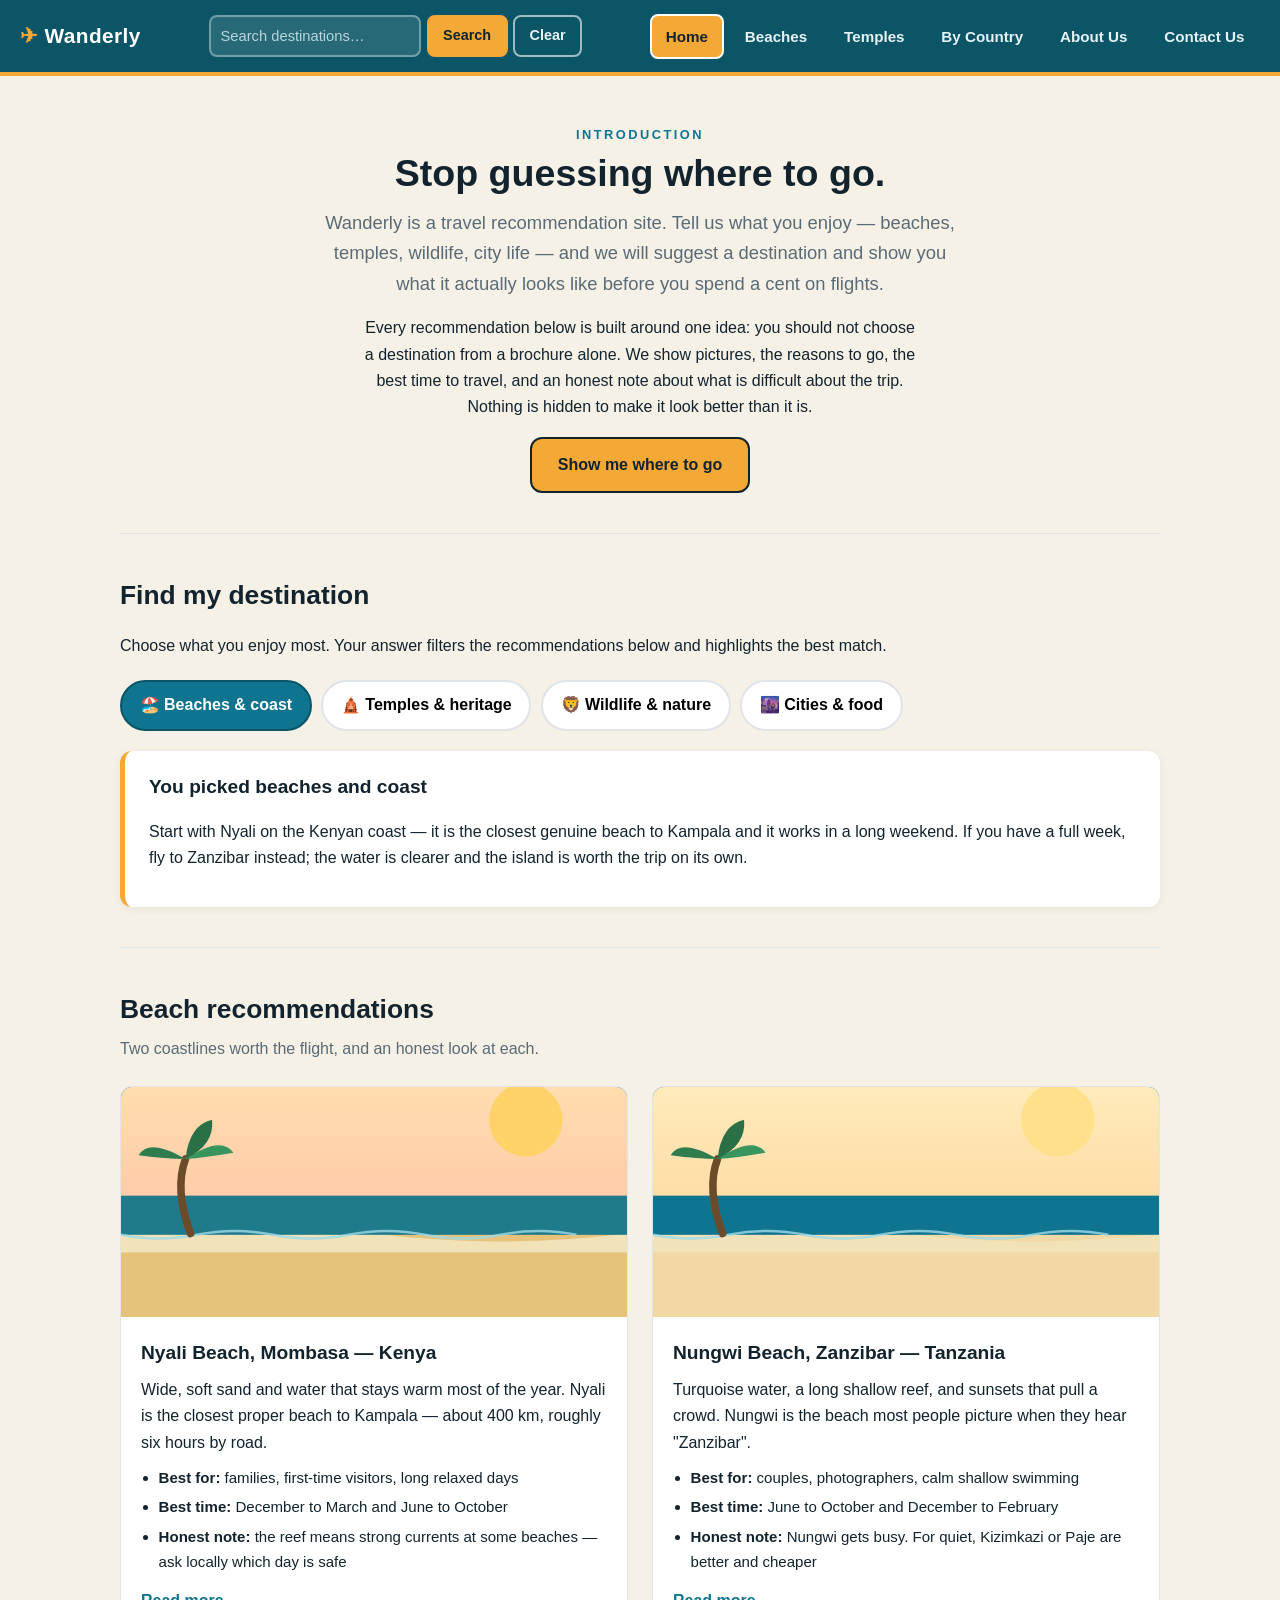
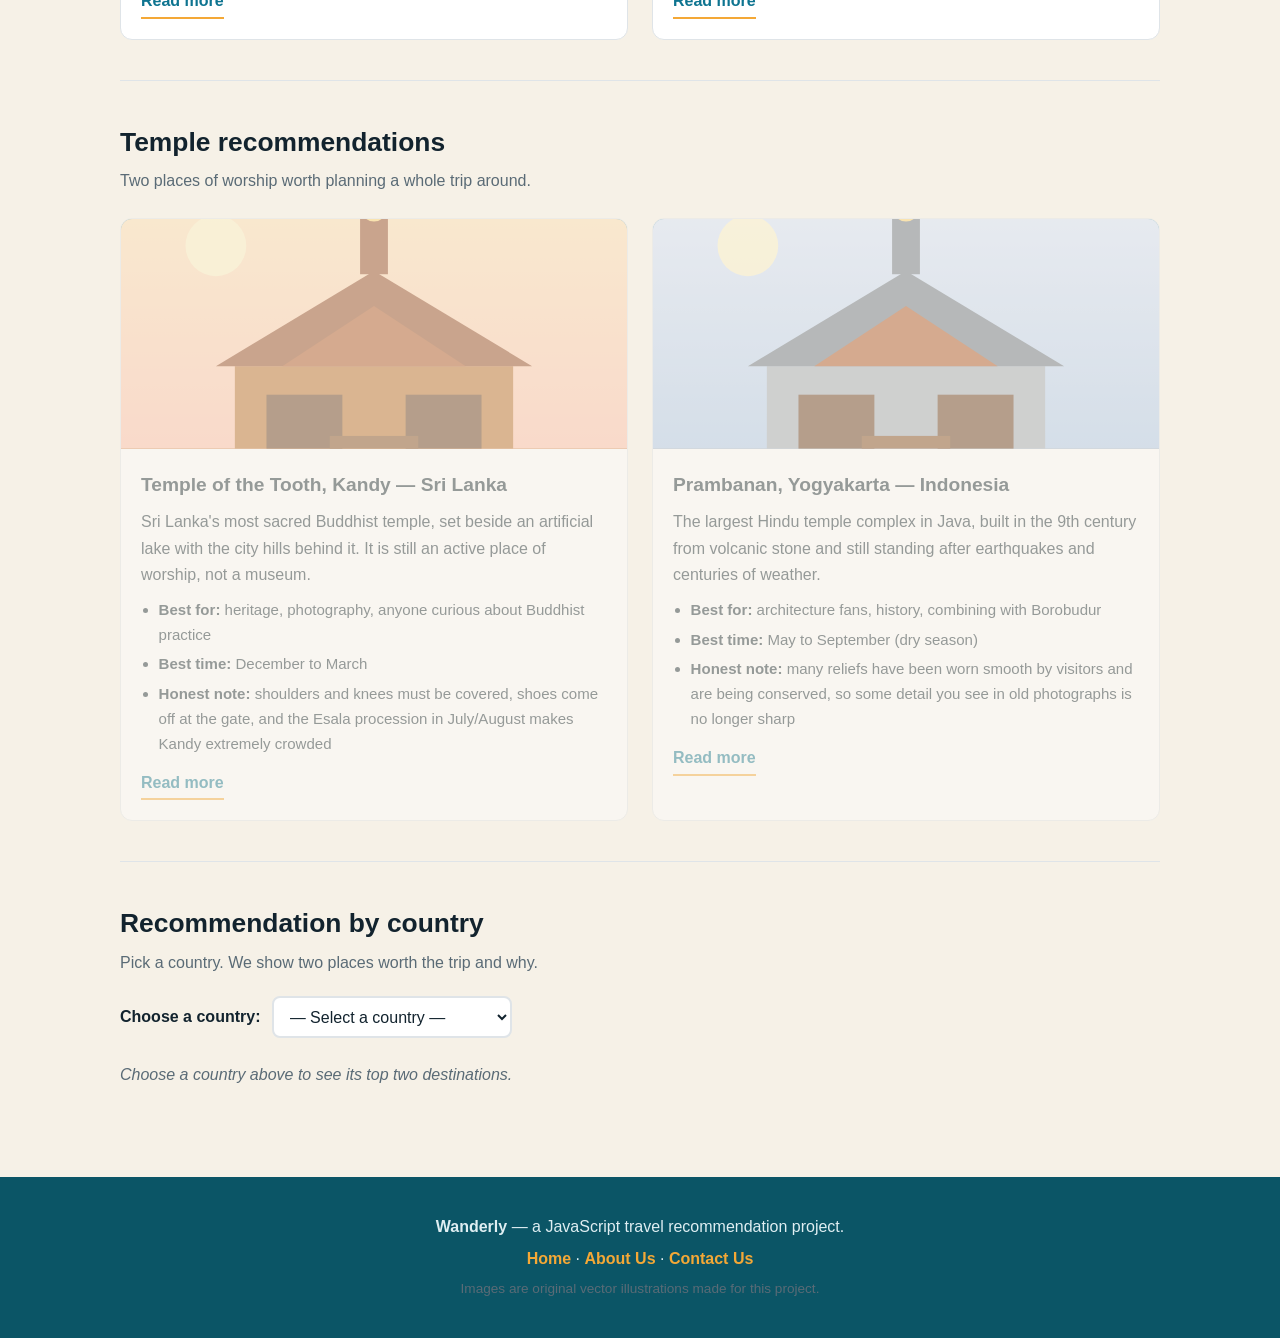
==== commit 57283b16: "Fix the recommendation grid swallowing its own heading The .cards grid class was on the <section> it" ====
--- a/index.html
+++ b/index.html
@@ -5,6 +5,7 @@
 <meta name="viewport" content="width=device-width, initial-scale=1.0">
 <title>Wanderly — Find your next destination</title>
 <meta name="description" content="Wanderly recommends beaches, temples and country escapes based on the preferences you choose.">
+<link rel="icon" href="images/favicon.svg" type="image/svg+xml">
 <link rel="stylesheet" href="css/styles.css">
 </head>
 <body>
@@ -73,10 +74,11 @@
   </section>
 
   <!-- BEACHES -->
-  <section class="cards" id="beaches">
+  <section id="beaches">
     <h2>Beach recommendations</h2>
     <p class="section-intro">Two coastlines worth the flight, and an honest look at each.</p>
 
+    <div class="cards">
     <article class="card" data-category="beach">
       <img src="images/nyali-beach.svg" alt="Illustration of Nyali Beach in Mombasa, with a sun over the sea and a palm tree">
       <div class="card-body">
@@ -108,13 +110,15 @@
         <p class="more" hidden>Zanzibar is a short hop from the Kenyan coast, so many travellers combine the two trips. Stone Town is worth a full day — the old fort, the spice markets and the dhow builders' quarter are all free to walk.</p>
       </div>
     </article>
+    </div>
   </section>
 
   <!-- TEMPLES -->
-  <section class="cards" id="temples">
+  <section id="temples">
     <h2>Temple recommendations</h2>
     <p class="section-intro">Two places of worship worth planning a whole trip around.</p>
 
+    <div class="cards">
     <article class="card" data-category="temple">
       <img src="images/kandy-tooth.svg" alt="Illustration of the Temple of the Tooth in Kandy, Sri Lanka, with tiered roofs and a golden finial">
       <div class="card-body">
@@ -147,6 +151,7 @@
         <p class="more" hidden>Prambanan sits about an hour from Yogyakarta and Borobudur, the world's largest Buddhist temple, is nearby. Buying a combined ticket for both is cheaper and lets you take your time across two days.</p>
       </div>
     </article>
+    </div>
   </section>
 
   <!-- BY COUNTRY -->
--- a/css/styles.css
+++ b/css/styles.css
@@ -34,6 +34,15 @@
 
 /* ---------------- Navigation bar ---------------- */
 
+/* The sticky element must be the <header>, not the <nav> inside it. A sticky
+   child is constrained to its parent's box, and the header is only as tall as
+   the nav, so position:sticky on .navbar never actually pinned anything. */
+header{
+  position:sticky;
+  top:0;
+  z-index:100;
+}
+
 .navbar{
   display:flex;
   align-items:center;
@@ -43,9 +52,6 @@
   padding:0.85rem 1.25rem;
   background:var(--sea-dark);
   border-bottom:4px solid var(--sun);
-  position:sticky;
-  top:0;
-  z-index:100;
 }
 
 .brand{
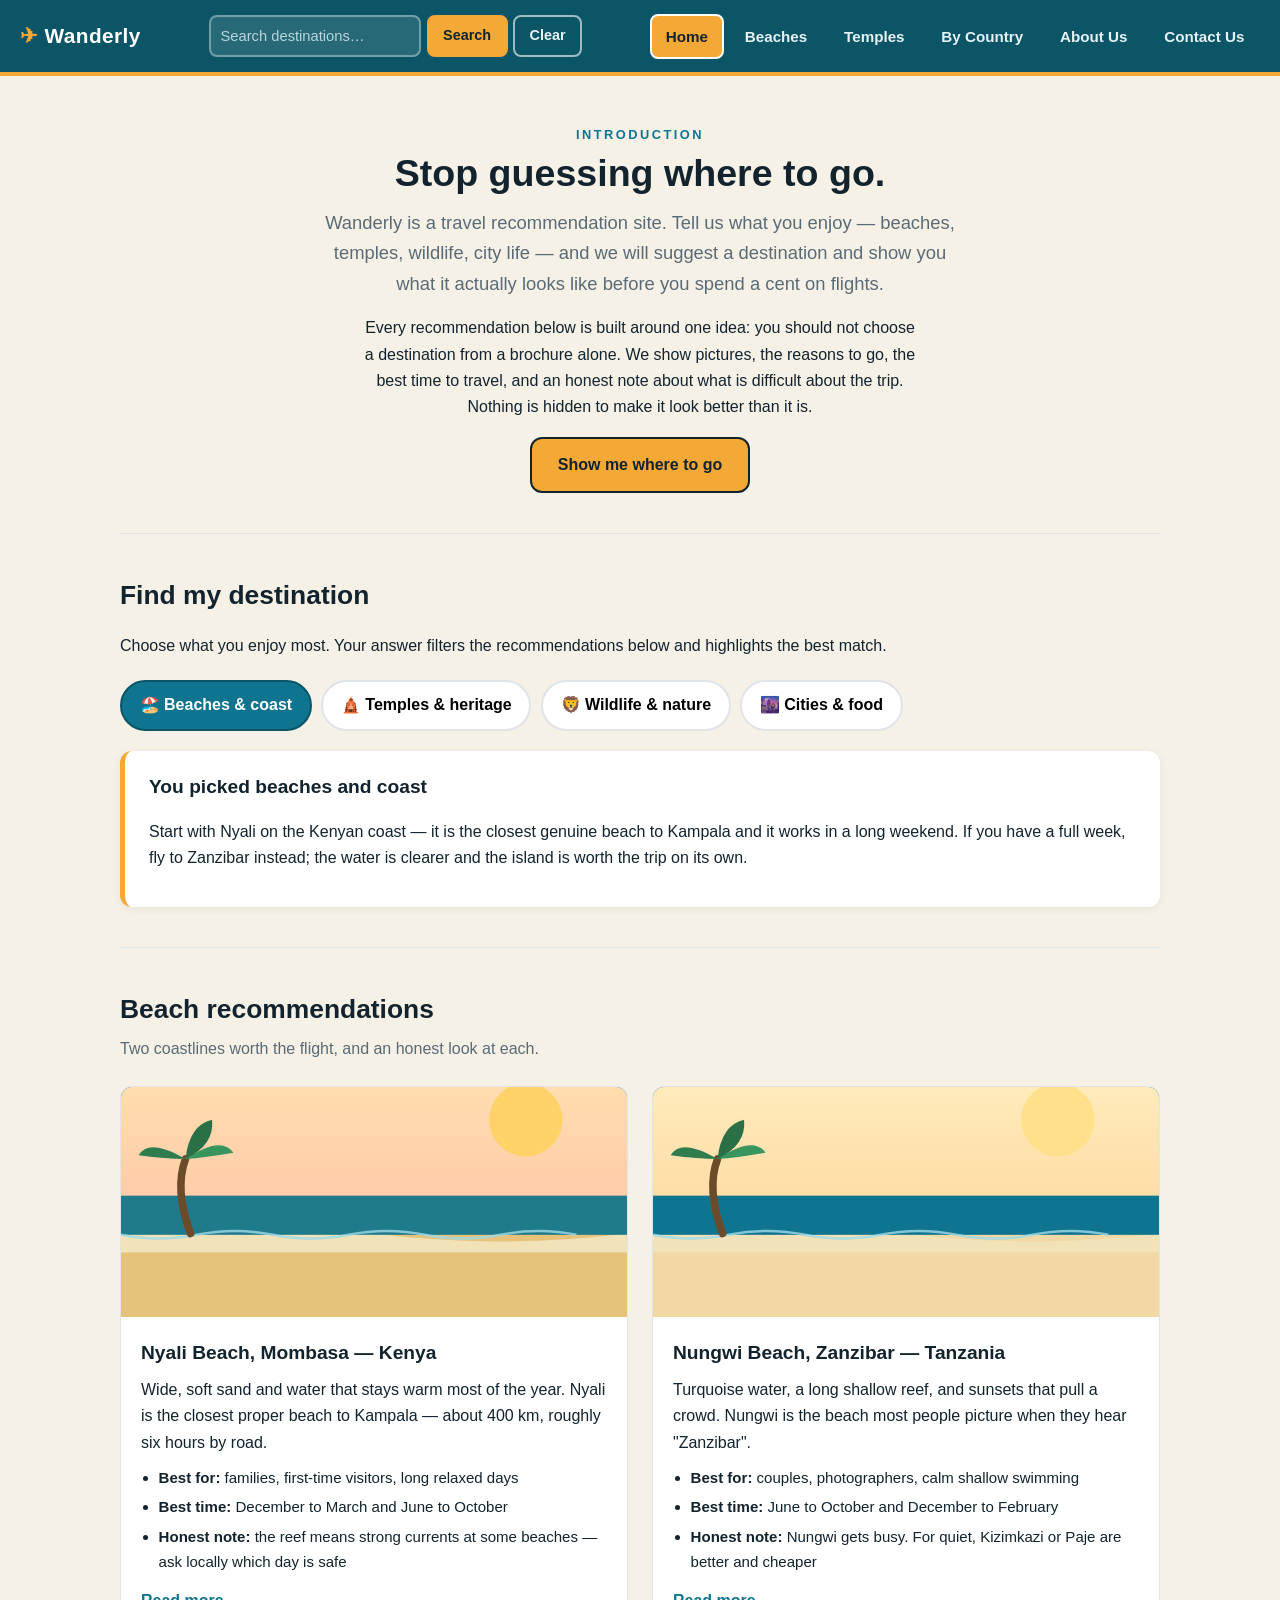
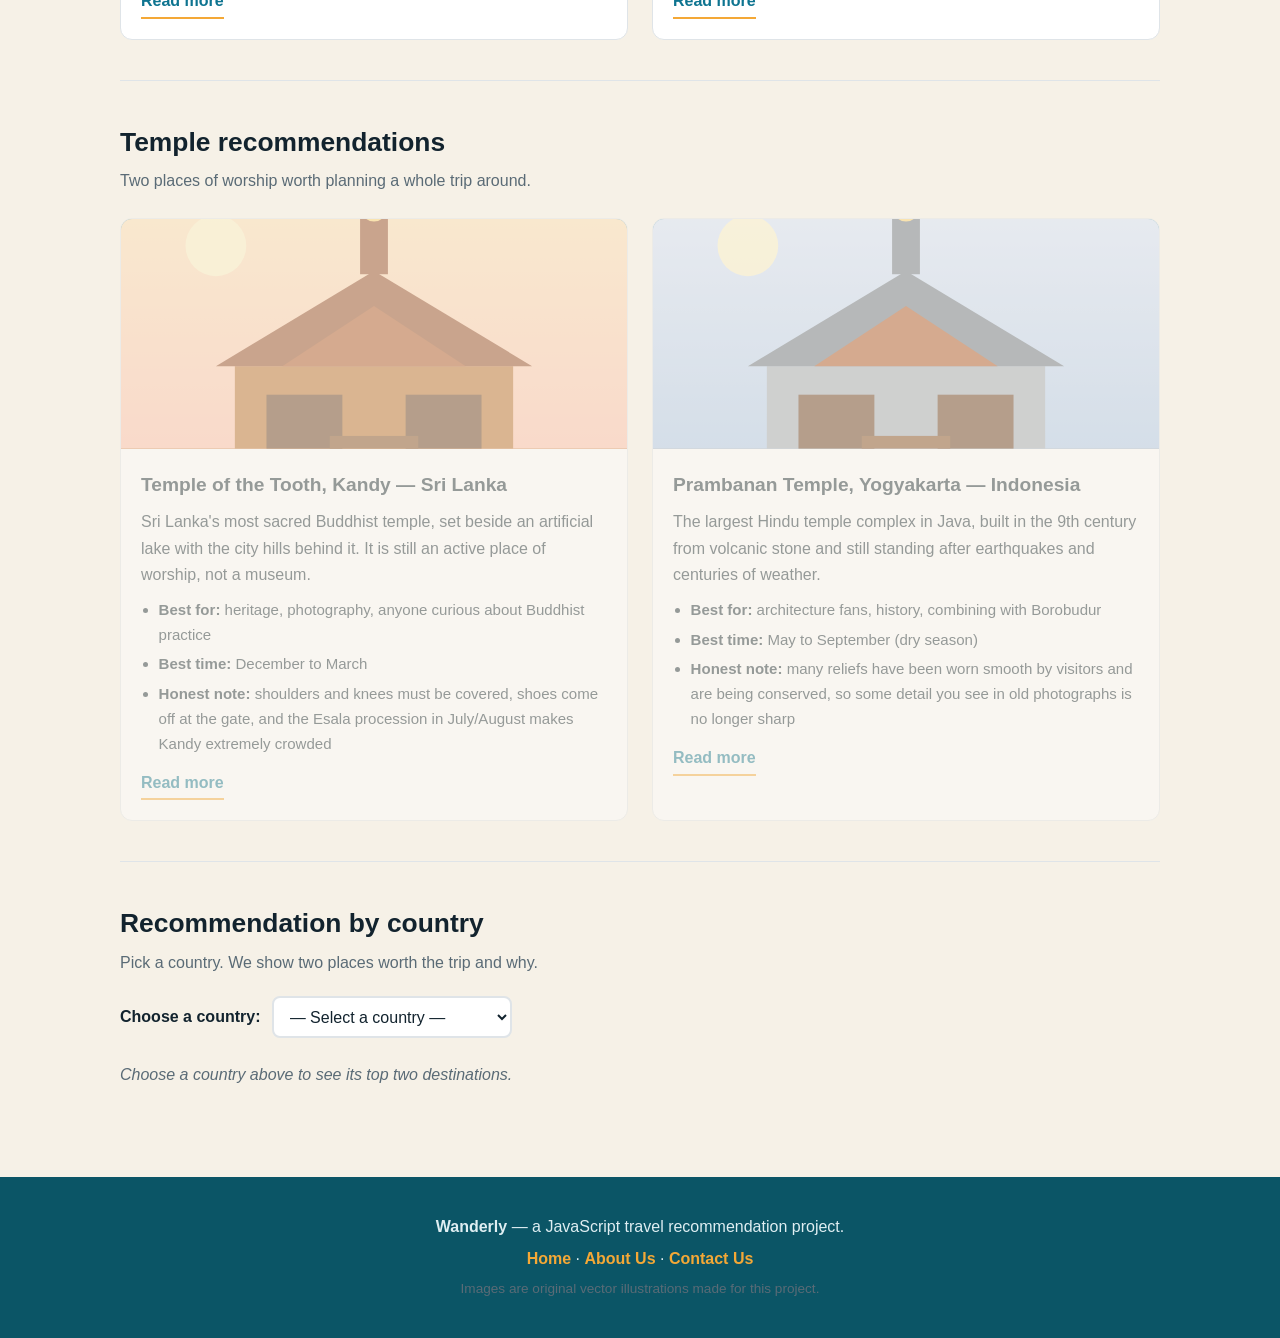
==== commit 58f4e84d: "Name the temple in the Prambanan card heading The heading read 'Prambanan, Yogyakarta - Indonesia' w" ====
--- a/index.html
+++ b/index.html
@@ -139,7 +139,7 @@
     <article class="card" data-category="temple">
       <img src="images/prambanan.svg" alt="Illustration of Prambanan Temple in Yogyakarta, Indonesia, with carved stone towers">
       <div class="card-body">
-        <h3>Prambanan, Yogyakarta — Indonesia</h3>
+        <h3>Prambanan Temple, Yogyakarta — Indonesia</h3>
         <p>The largest Hindu temple complex in Java, built in the 9th century from
            volcanic stone and still standing after earthquakes and centuries of weather.</p>
         <ul>
